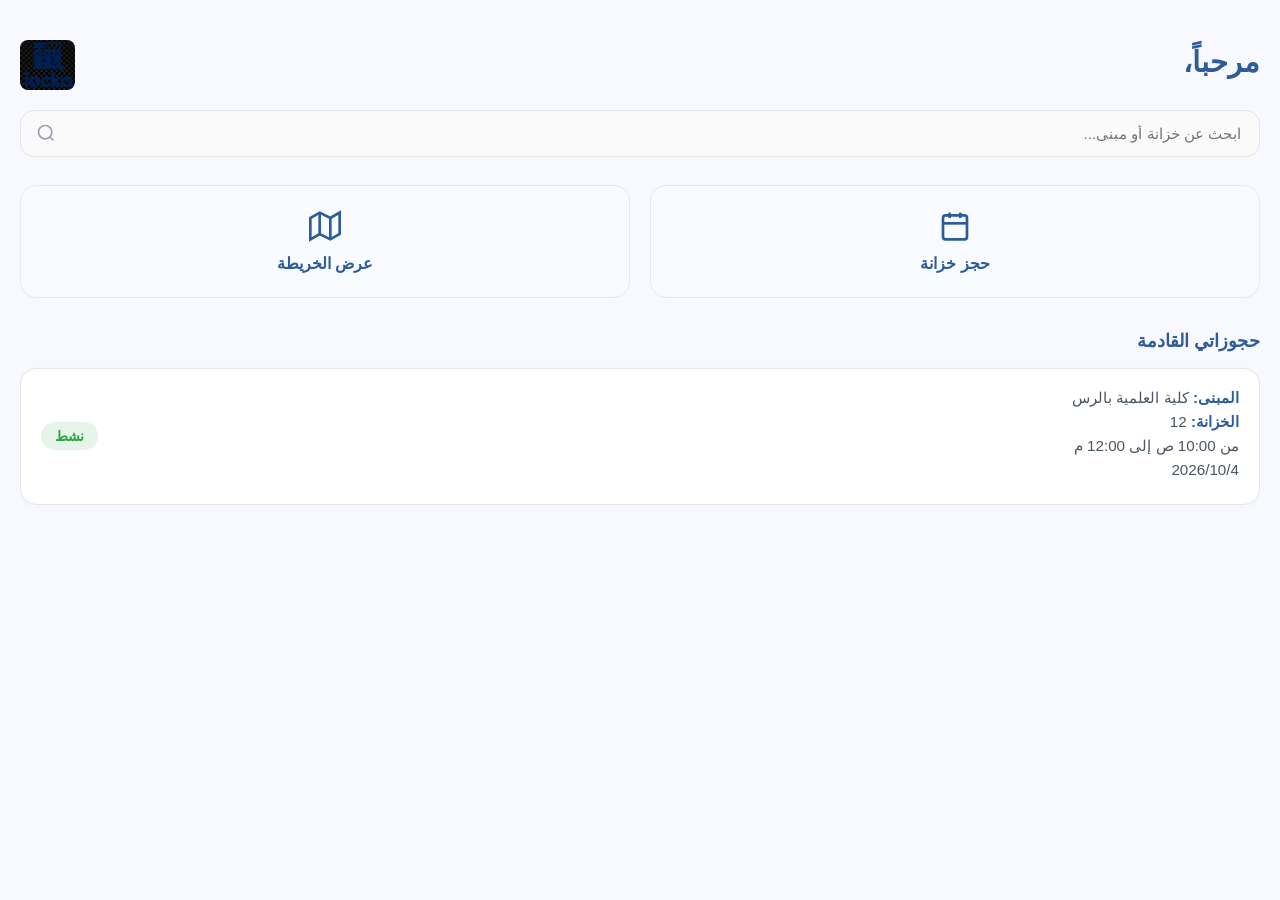
==== index.html @ 4eaa533b "Add files via upload" ====
<!DOCTYPE html>
<html lang="ar" dir="rtl">
<head>
    <meta charset="UTF-8">
    <meta name="viewport" content="width=device-width, initial-scale=1.0">
    <title>LOCKA - الرئيسية</title>
   
    <link rel="stylesheet" href="style.css?v=50">
</head>
<body>

   <div class="header-container">
    <div>
        <h1 class="welcome-title">مرحباً، </h1>
    </div>
    <img src="logo.jpg" alt="LOCKA Logo" class="app-logo">
</div>


        <div class="search-container">
            <input type="text" class="search-bar" placeholder="ابحث عن خزانة أو مبنى...">
            <svg class="search-icon" viewBox="0 0 24 24" fill="none" stroke="currentColor" stroke-width="2">
                <circle cx="11" cy="11" r="8"></circle>
                <line x1="21" y1="21" x2="16.65" y2="16.65"></line>
            </svg>
        </div>

        <div class="grid-menu">
            <a href="select-building.html" class="card">
                <svg class="card-icon" viewBox="0 0 24 24" fill="none" stroke="currentColor" stroke-width="2">
                    <rect x="3" y="4" width="18" height="18" rx="2" ry="2"></rect>
                    <line x1="16" y1="2" x2="16" y2="6"></line>
                    <line x1="8" y1="2" x2="8" y2="6"></line>
                    <line x1="3" y1="10" x2="21" y2="10"></line>
                </svg>
                <span>حجز خزانة</span>
            </a>

            <a href="#" class="card">
                <svg class="card-icon" viewBox="0 0 24 24" fill="none" stroke="currentColor" stroke-width="2">
                    <polygon points="1 6 1 22 8 18 16 22 23 18 23 2 16 6 8 2 1 6"></polygon>
                    <line x1="8" y1="2" x2="8" y2="18"></line>
                    <line x1="16" y1="6" x2="16" y2="22"></line>
                </svg>
                <span>عرض الخريطة</span>
            </a>
        </div>

        <section class="booking-section">
            <h2 class="section-title">حجوزاتي القادمة</h2>
            
            <div class="booking-card">
                <div class="booking-details">
                    <p><strong>المبنى:</strong> كلية العلمية بالرس</p>
                    <p><strong>الخزانة:</strong> 12</p>
                    <p>من 10:00 ص إلى 12:00 م</p>
                    <p class="booking-date">2026/10/4</p>
                </div>
                
                <div class="booking-left">
                    <span class="badge-active">نشط</span>
                    
                        
                            
                        </svg>
                    </div>
                </div>
            </div>

        </section>
    </div>

</body>
</html>
---- style.css ----
:root {
    --primary-color: #2E5B9A;
    --bg-color: #F8F8FF;
    --card-bg: #FFFFFF;
    --border-color: #E5E7EB;
    --text-color: #1F2937;
    --text-muted: #6B7280;
    --active-green: #28a745;
}

* {
    box-sizing: border-box;
    margin: 0;
    padding: 0;
    font-family: -apple-system, BlinkMacSystemFont, "Segoe UI", Roboto, sans-serif;
}

body {
    background-color: var(--bg-color);
    color: var(--text-color);
    direction: rtl;
    min-height: 100vh;
    padding: 40px 20px;
}

.app-container {
    width: 100%;
    max-width: 1100px;
    margin: 0 auto;
    background-color: #ffffff;
    border-radius: 20px;
    padding: 32px;
    box-shadow: 0 10px 30px rgba(46, 91, 154, 0.08);
    border: 1px solid var(--border-color);
}

.welcome-title {
    color: var(--primary-color);
    font-size: 1.8rem;
    font-weight: 800;
    margin-bottom: 6px;
}

.subtitle {
    color: var(--text-muted);
    font-size: 0.95rem;
    margin-bottom: 24px;
}

/* شريط البحث */
.search-container {
    position: relative;
    margin-bottom: 28px;
}

.search-bar {
    width: 100%;
    padding: 14px 18px 14px 44px;
    border: 1px solid #E5E7EB;
    background-color: #FAFAFA;
    border-radius: 14px;
    font-size: 0.95rem;
    color: var(--text-color);
    outline: none;
}

.search-icon {
    position: absolute;
    left: 16px;
    top: 50%;
    transform: translateY(-50%);
    width: 20px !important;
    height: 20px !important;
    stroke: #9CA3AF;
}

/* شبكة الأزرار الرئيسية */
.grid-menu {
    display: grid;
    grid-template-columns: 1fr 1fr;
    gap: 20px;
    margin-bottom: 32px;
}

.card {
    background-color: #F8FBFF;
    border: 1px solid #E2ECF9;
    border-radius: 16px;
    padding: 24px 16px;
    text-align: center;
    text-decoration: none;
    color: var(--primary-color);
    font-weight: 700;
    font-size: 1rem;
    display: flex;
    flex-direction: column;
    align-items: center;
    gap: 12px;
    transition: all 0.2s ease;
}

.card:hover {
    background-color: #EEF5FC;
}

.card-icon {
    width: 32px !important;
    height: 32px !important;
    stroke: var(--primary-color);
}

/* قسم الحجوزات القادمة */
.section-title {
    font-size: 1.15rem;
    color: var(--primary-color);
    margin-bottom: 16px;
    font-weight: 700;
}

.booking-card {
    background-color: #FFFFFF;
    border: 1px solid #E5E7EB;
    border-radius: 16px;
    padding: 20px;
    display: flex;
    justify-content: space-between;
    align-items: center;
    box-shadow: 0 2px 8px rgba(0,0,0,0.02);
    margin-bottom: 16px;
}

.booking-details p {
    font-size: 0.95rem;
    color: #4B5563;
    margin-bottom: 6px;
}

.booking-details strong {
    color: var(--primary-color);
}

.booking-date {
    font-size: 0.85rem;
    color: #9CA3AF;
    margin-top: 6px;
}

.booking-left {
    display: flex;
    align-items: center;
    gap: 16px;
}

.booking-icon-box {
    width: 42px;
    height: 42px;
    background-color: #EEF5FC;
    border-radius: 12px;
    display: flex;
    align-items: center;
    justify-content: center;
}

.booking-icon-box svg {
    width: 22px !important;
    height: 22px !important;
    stroke: var(--primary-color);
}

/* شارة نشط الخضراء */
.badge-active {
    background-color: #E6F4EA;
    color: var(--active-green);
    padding: 6px 14px;
    border-radius: 20px;
    font-size: 0.85rem;
    font-weight: bold;
    display: inline-block;
}

.btn-view-all {
    display: inline-block;
    padding: 8px 20px;
    background-color: #FFFFFF;
    border: 1px solid #D1D5DB;
    border-radius: 20px;
    color: #6B7280;
    font-size: 0.85rem;
    text-decoration: none;
    margin-top: 8px;
}

@media (max-width: 600px) {
    body { padding: 0; }
    .app-container {
        border-radius: 0;
        box-shadow: none;
        border: none;
        min-height: 100vh;
        padding: 20px;
    }
}
/* تنسيق الشعار في أعلى الصفحة */
.header-container {
    display: flex;
    justify-content: space-between;
    align-items: center;
    margin-bottom: 20px;
}

.app-logo {
    width: 55px; /* حجم اللوقو */
    height: auto;
    object-fit: contain;
    border-radius: 8px;
    mix-blend-mode: multiply;
}
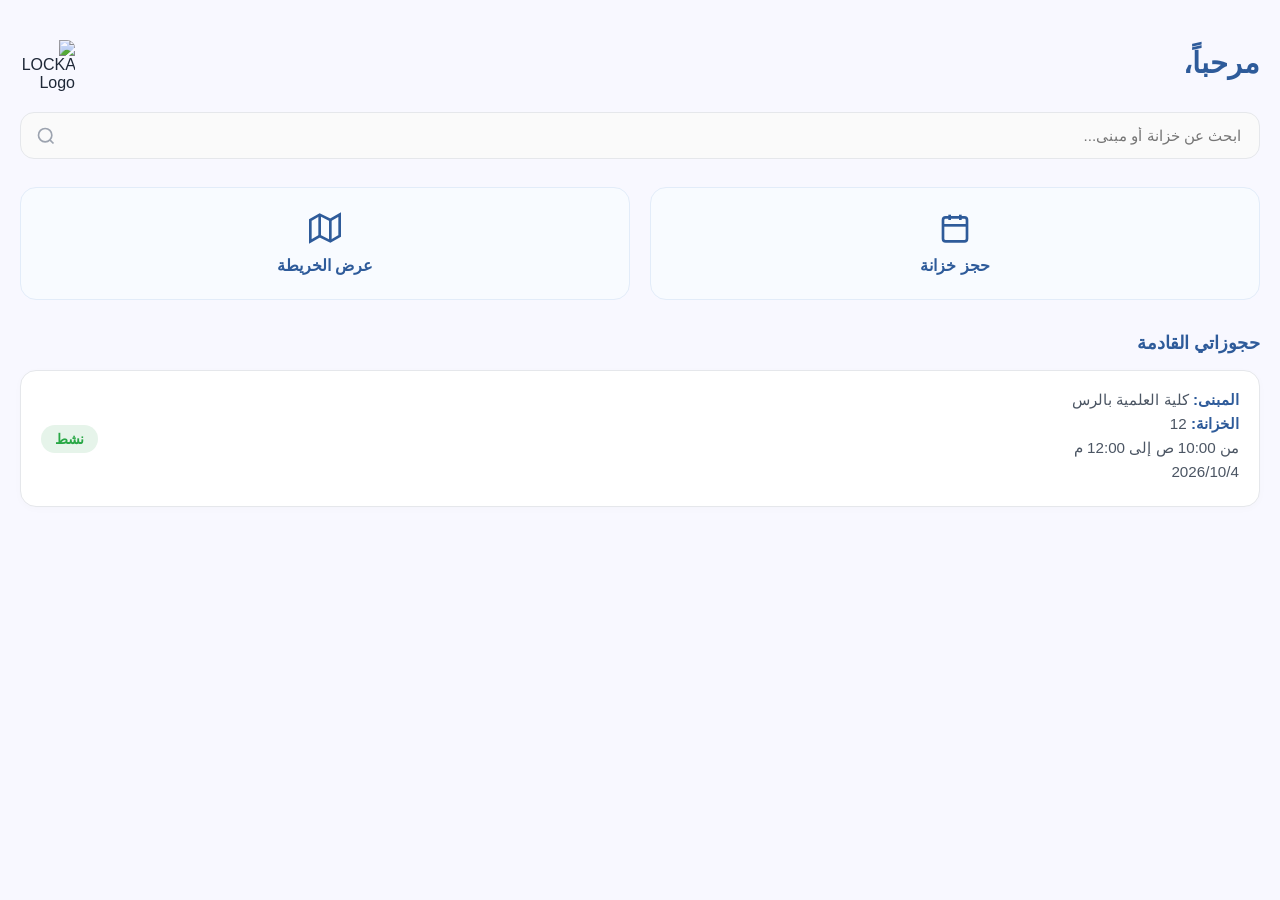
==== commit 85e79a87: "Add files via upload" ====
--- a/index.html
+++ b/index.html
@@ -13,7 +13,7 @@
     <div>
         <h1 class="welcome-title">مرحباً، </h1>
     </div>
-    <img src="logo.jpg" alt="LOCKA Logo" class="app-logo">
+    <img src="logo.png" alt="LOCKA Logo" class="app-logo">
 </div>
 
 
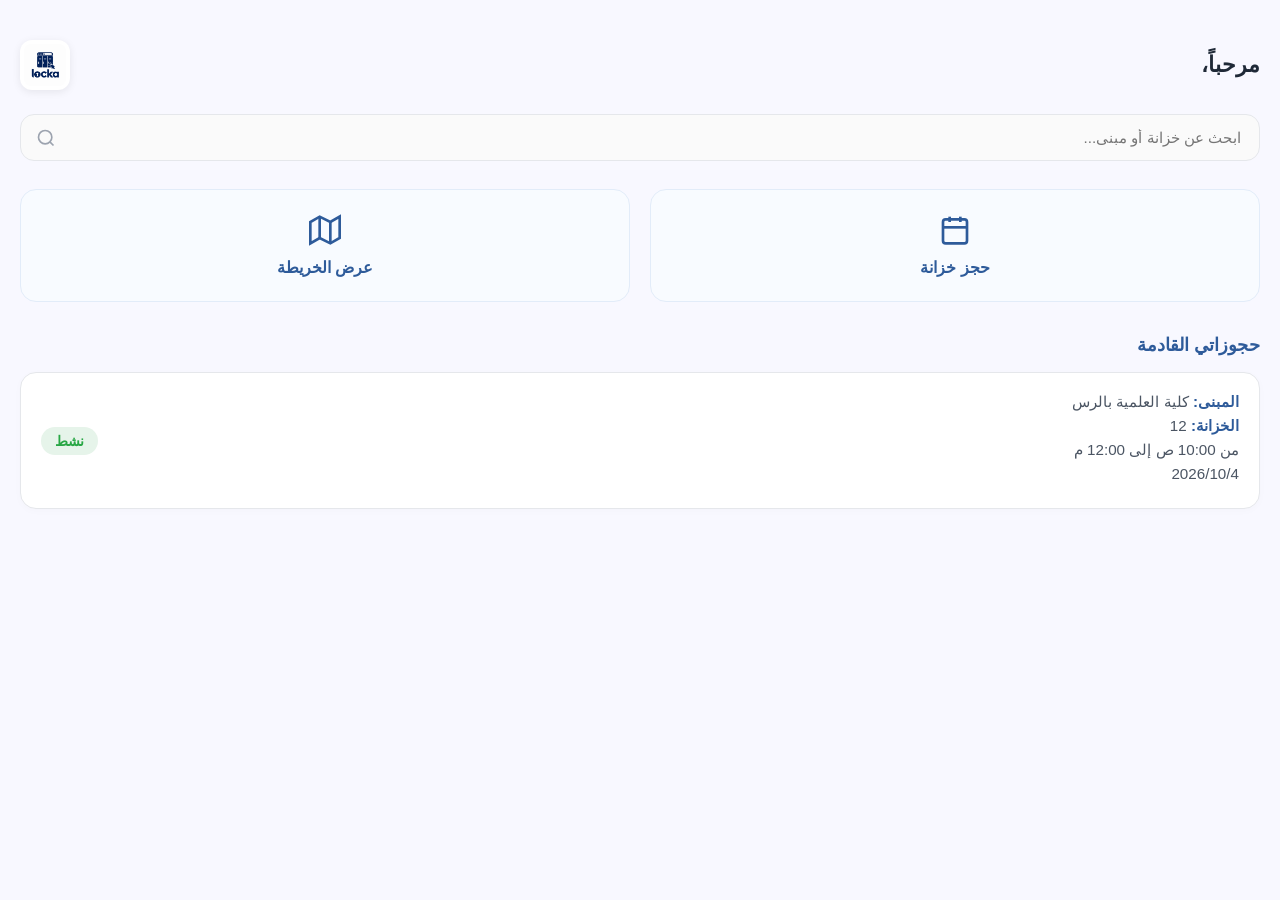
==== commit 23d1449b: "Add files via upload" ====
--- a/index.html
+++ b/index.html
@@ -69,6 +69,45 @@
 
         </section>
     </div>
+<!-- القائمة الجانبية -->
+<div id="sidebar" class="sidebar">
+    <div class="sidebar-header">
+        <h3>القائمة</h3>
+        <button id="close-sidebar" class="close-btn">&times;</button>
+    </div>
+    <ul class="sidebar-menu">
+        <li><a href="index.html" class="active"><span class="menu-icon">🏠</span> الرئيسية</a></li>
+        <li><a href="#"><span class="menu-icon">🔐</span> حجوزاتي</a></li>
+        <li><a href="#"><span class="menu-icon">🔔</span> التنبيهات</a></li>
+        <li><a href="#"><span class="menu-icon">🎧</span> الدعم والمساعدة</a></li>
+        <li><a href="#"><span class="menu-icon">👤</span> حسابي</a></li>
+    </ul>
+</div>
+
+<!-- خلفية مظلمة عند فتح القائمة -->
+<div id="overlay" class="overlay"></div>
+
+<!-- كود تفعيل القائمة بالـ JS -->
+<script>
+    const menuBtn = document.querySelector('.menu-btn');
+    const sidebar = document.getElementById('sidebar');
+    const overlay = document.getElementById('overlay');
+    const closeBtn = document.getElementById('close-sidebar');
+
+    function openSidebar() {
+        sidebar.classList.add('open');
+        overlay.classList.add('show');
+    }
+
+    function closeSidebar() {
+        sidebar.classList.remove('open');
+        overlay.classList.remove('show');
+    }
+
+    if (menuBtn) menuBtn.addEventListener('click', openSidebar);
+    if (closeBtn) closeBtn.addEventListener('click', closeSidebar);
+    if (overlay) overlay.addEventListener('click', closeSidebar);
+</script>
 
 </body>
 </html>
--- a/style.css
+++ b/style.css
@@ -1,5 +1,7 @@
+/* --- المتغيرات والتنسيقات الأساسية --- */
 :root {
     --primary-color: #2E5B9A;
+    --primary-hover: #234778;
     --bg-color: #F8F8FF;
     --card-bg: #FFFFFF;
     --border-color: #E5E7EB;
@@ -34,20 +36,85 @@
     border: 1px solid var(--border-color);
 }
 
+/* --- الهيدر (اللوجو والشعار يمين، الشرطات يسار) --- */
+.header-container {
+    display: flex;
+    justify-content: space-between;
+    align-items: center;
+    margin-bottom: 24px;
+}
+
+.header-right {
+    display: flex;
+    align-items: center;
+    gap: 14px;
+}
+
+.app-logo {
+    width: 50px;
+    height: 50px;
+    object-fit: contain;
+    background-color: #ffffff;
+    border-radius: 12px;
+    padding: 4px;
+    box-shadow: 0 2px 8px rgba(0, 0, 0, 0.08);
+}
+
 .welcome-title {
-    color: var(--primary-color);
-    font-size: 1.8rem;
-    font-weight: 800;
-    margin-bottom: 6px;
+    font-size: 1.35rem;
+    color: var(--text-color);
+    margin: 0;
+    font-weight: 700;
 }
 
 .subtitle {
     color: var(--text-muted);
-    font-size: 0.95rem;
-    margin-bottom: 24px;
-}
-
-/* شريط البحث */
+    font-size: 0.88rem;
+    margin-top: 2px;
+}
+
+/* زر الثلاث شرطات (☰) */
+.menu-btn {
+    background: transparent;
+    border: none;
+    cursor: pointer;
+    display: flex;
+    flex-direction: column;
+    justify-content: space-around;
+    width: 32px;
+    height: 28px;
+    padding: 4px;
+    border-radius: 8px;
+    transition: background-color 0.2s;
+}
+
+.menu-btn:hover {
+    background-color: #F3F4F6;
+}
+
+.menu-btn span {
+    display: block;
+    width: 100%;
+    height: 3px;
+    background-color: var(--text-color);
+    border-radius: 2px;
+}
+/* تنسيق أيقونات القائمة الجانبية SVG */
+.menu-icon {
+    width: 20px;
+    height: 20px;
+    stroke: var(--primary-color);
+    flex-shrink: 0;
+    transition: stroke 0.2s;
+}
+
+.sidebar-menu a:hover .menu-icon,
+.sidebar-menu a.active .menu-icon {
+    stroke: var(--primary-color);
+}
+
+
+/* --- شريط البحث --- */
 .search-container {
     position: relative;
     margin-bottom: 28px;
@@ -56,12 +123,19 @@
 .search-bar {
     width: 100%;
     padding: 14px 18px 14px 44px;
-    border: 1px solid #E5E7EB;
+    border: 1px solid var(--border-color);
     background-color: #FAFAFA;
     border-radius: 14px;
     font-size: 0.95rem;
     color: var(--text-color);
     outline: none;
+    transition: all 0.2s ease;
+}
+
+.search-bar:focus {
+    border-color: var(--primary-color);
+    background-color: #ffffff;
+    box-shadow: 0 0 0 4px rgba(46, 91, 154, 0.1);
 }
 
 .search-icon {
@@ -74,7 +148,7 @@
     stroke: #9CA3AF;
 }
 
-/* شبكة الأزرار الرئيسية */
+/* --- شبكة الأزرار الرئيسية --- */
 .grid-menu {
     display: grid;
     grid-template-columns: 1fr 1fr;
@@ -96,11 +170,13 @@
     flex-direction: column;
     align-items: center;
     gap: 12px;
-    transition: all 0.2s ease;
+    transition: all 0.25s ease;
 }
 
 .card:hover {
     background-color: #EEF5FC;
+    transform: translateY(-3px);
+    box-shadow: 0 6px 16px rgba(46, 91, 154, 0.12);
 }
 
 .card-icon {
@@ -109,7 +185,7 @@
     stroke: var(--primary-color);
 }
 
-/* قسم الحجوزات القادمة */
+/* --- قسم الحجوزات القادمة --- */
 .section-title {
     font-size: 1.15rem;
     color: var(--primary-color);
@@ -119,7 +195,7 @@
 
 .booking-card {
     background-color: #FFFFFF;
-    border: 1px solid #E5E7EB;
+    border: 1px solid var(--border-color);
     border-radius: 16px;
     padding: 20px;
     display: flex;
@@ -127,6 +203,11 @@
     align-items: center;
     box-shadow: 0 2px 8px rgba(0,0,0,0.02);
     margin-bottom: 16px;
+    transition: transform 0.2s;
+}
+
+.booking-card:hover {
+    transform: translateY(-2px);
 }
 
 .booking-details p {
@@ -167,7 +248,6 @@
     stroke: var(--primary-color);
 }
 
-/* شارة نشط الخضراء */
 .badge-active {
     background-color: #E6F4EA;
     color: var(--active-green);
@@ -184,12 +264,116 @@
     background-color: #FFFFFF;
     border: 1px solid #D1D5DB;
     border-radius: 20px;
-    color: #6B7280;
+    color: var(--text-muted);
     font-size: 0.85rem;
     text-decoration: none;
     margin-top: 8px;
-}
-
+    transition: all 0.2s;
+}
+
+.btn-view-all:hover {
+    background-color: var(--primary-color);
+    color: #ffffff;
+    border-color: var(--primary-color);
+}
+
+/* --- القائمة الجانبية (Sidebar) --- */
+.sidebar {
+    position: fixed;
+    top: 0;
+    left: -280px;
+    width: 260px;
+    height: 100%;
+    background-color: #ffffff;
+    box-shadow: 4px 0 16px rgba(0, 0, 0, 0.12);
+    transition: left 0.3s cubic-bezier(0.4, 0, 0.2, 1);
+    z-index: 1000;
+    display: flex;
+    flex-direction: column;
+    padding: 24px 18px;
+}
+
+.sidebar.open {
+    left: 0 !important;
+}
+
+.sidebar-header {
+    display: flex;
+    justify-content: space-between;
+    align-items: center;
+    border-bottom: 1px solid var(--border-color);
+    padding-bottom: 14px;
+    margin-bottom: 18px;
+}
+
+.sidebar-header h3 {
+    margin: 0;
+    font-size: 1.15rem;
+    color: var(--text-color);
+}
+
+.close-btn {
+    background: none;
+    border: none;
+    font-size: 1.6rem;
+    color: var(--text-muted);
+    cursor: pointer;
+    line-height: 1;
+}
+
+.sidebar-menu {
+    list-style: none;
+    padding: 0;
+    margin: 0;
+}
+
+.sidebar-menu li {
+    margin-bottom: 10px;
+}
+
+.sidebar-menu a {
+    display: flex;
+    align-items: center;
+    gap: 12px;
+    padding: 12px 14px;
+    color: var(--text-color);
+    text-decoration: none;
+    border-radius: 10px;
+    font-size: 0.98rem;
+    font-weight: 500;
+    transition: all 0.2s;
+}
+
+.sidebar-menu a:hover, .sidebar-menu a.active {
+    background-color: #EEF5FC;
+    color: var(--primary-color);
+    font-weight: 700;
+}
+
+.menu-icon {
+    font-size: 1.25rem;
+}
+
+/* خلفية التظليل */
+.overlay {
+    position: fixed;
+    top: 0;
+    left: 0;
+    width: 100vw;
+    height: 100vh;
+    background: rgba(0, 0, 0, 0.35);
+    opacity: 0;
+    visibility: hidden;
+    transition: opacity 0.3s ease, visibility 0.3s ease;
+    z-index: 999;
+}
+
+.overlay.show {
+    opacity: 1 !important;
+    visibility: visible !important;
+}
+
+/* --- تجاوب الشاشات الصغيرة --- */
 @media (max-width: 600px) {
     body { padding: 0; }
     .app-container {
@@ -197,21 +381,6 @@
         box-shadow: none;
         border: none;
         min-height: 100vh;
-        padding: 20px;
+        padding: 20px 16px;
     }
 }
-/* تنسيق الشعار في أعلى الصفحة */
-.header-container {
-    display: flex;
-    justify-content: space-between;
-    align-items: center;
-    margin-bottom: 20px;
-}
-
-.app-logo {
-    width: 55px; /* حجم اللوقو */
-    height: auto;
-    object-fit: contain;
-    border-radius: 8px;
-    mix-blend-mode: multiply;
-}
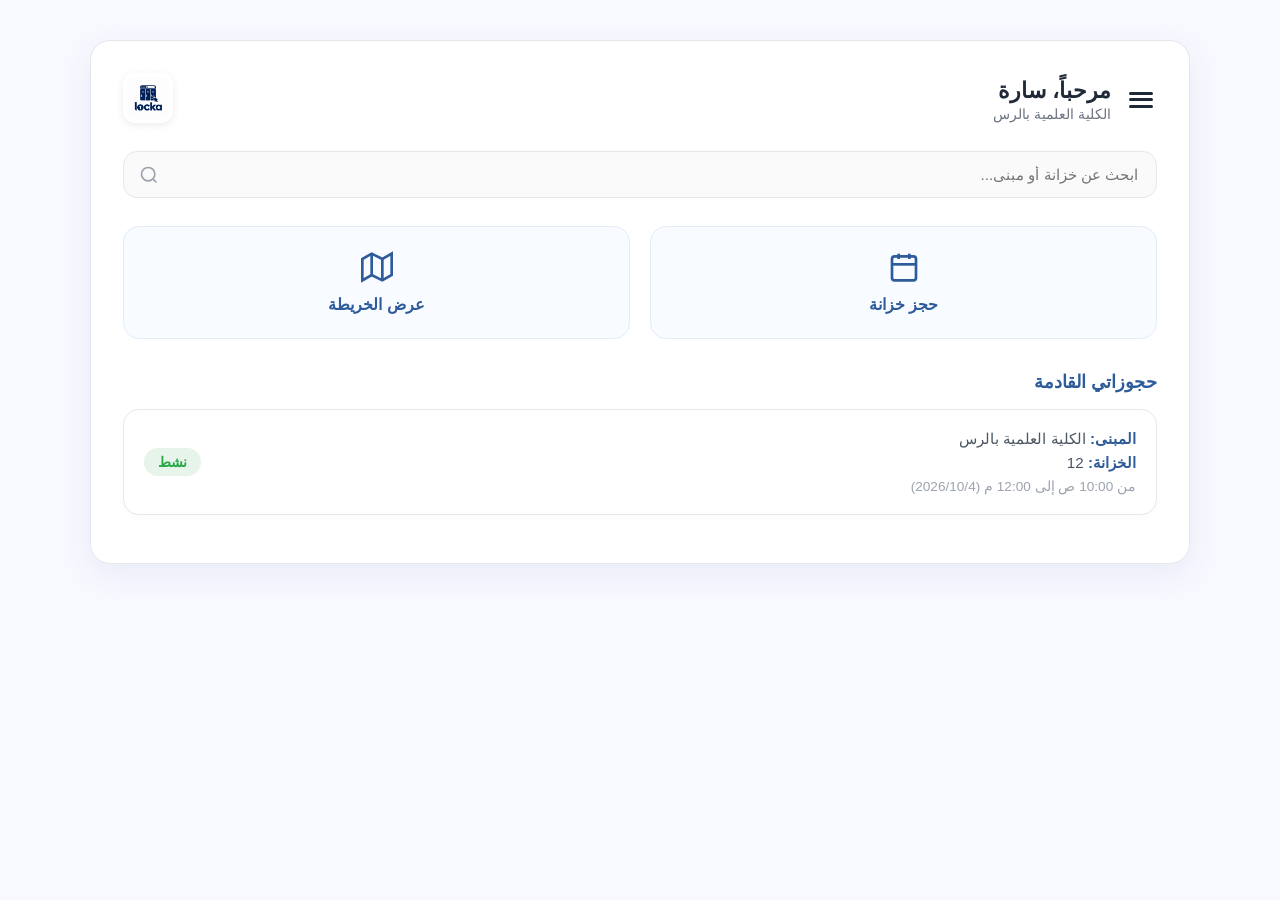
==== commit ba9c9ada: "Add files via upload" ====
--- a/index.html
+++ b/index.html
@@ -3,20 +3,34 @@
 <head>
     <meta charset="UTF-8">
     <meta name="viewport" content="width=device-width, initial-scale=1.0">
-    <title>LOCKA - الرئيسية</title>
-   
-    <link rel="stylesheet" href="style.css?v=50">
+    <title>LOCKA</title>
+    <link rel="stylesheet" href="style.css">
 </head>
 <body>
 
-   <div class="header-container">
-    <div>
-        <h1 class="welcome-title">مرحباً، </h1>
-    </div>
-    <img src="logo.png" alt="LOCKA Logo" class="app-logo">
-</div>
+    <div class="app-container">
+        <!-- 1. الهيدر: الشرطات الثلاث يمين، الشعار (اللوقو) يسار -->
+        <div class="header-container">
+            <div class="header-right">
+                <!-- زر القائمة الجانبية (3 شرطات) على اليمين -->
+                <button class="menu-btn" id="open-btn" aria-label="فتح القائمة">
+                    <span></span>
+                    <span></span>
+                    <span></span>
+                </button>
+                <div class="welcome-text">
+                    <h1 class="welcome-title">مرحباً، سارة</h1>
+                    <p class="subtitle">الكلية العلمية بالرس</p>
+                </div>
+            </div>
 
+            <!-- اللوقو على اليسار -->
+            <div class="header-left">
+                <img src="logo.png" alt="LOCKA" class="app-logo">
+            </div>
+        </div>
 
+        <!-- 2. شريط البحث -->
         <div class="search-container">
             <input type="text" class="search-bar" placeholder="ابحث عن خزانة أو مبنى...">
             <svg class="search-icon" viewBox="0 0 24 24" fill="none" stroke="currentColor" stroke-width="2">
@@ -25,89 +39,103 @@
             </svg>
         </div>
 
+        <!-- 3. شبكة الأزرار الرئيسية -->
         <div class="grid-menu">
-            <a href="select-building.html" class="card">
+            <a href="#" class="card">
                 <svg class="card-icon" viewBox="0 0 24 24" fill="none" stroke="currentColor" stroke-width="2">
                     <rect x="3" y="4" width="18" height="18" rx="2" ry="2"></rect>
                     <line x1="16" y1="2" x2="16" y2="6"></line>
                     <line x1="8" y1="2" x2="8" y2="6"></line>
                     <line x1="3" y1="10" x2="21" y2="10"></line>
                 </svg>
-                <span>حجز خزانة</span>
+                حجز خزانة
             </a>
-
             <a href="#" class="card">
                 <svg class="card-icon" viewBox="0 0 24 24" fill="none" stroke="currentColor" stroke-width="2">
                     <polygon points="1 6 1 22 8 18 16 22 23 18 23 2 16 6 8 2 1 6"></polygon>
                     <line x1="8" y1="2" x2="8" y2="18"></line>
                     <line x1="16" y1="6" x2="16" y2="22"></line>
                 </svg>
-                <span>عرض الخريطة</span>
+                عرض الخريطة
             </a>
         </div>
 
-        <section class="booking-section">
-            <h2 class="section-title">حجوزاتي القادمة</h2>
+        <!-- 4. حجوزاتي القادمة -->
+        <h2 class="section-title">حجوزاتي القادمة</h2>
+        <div class="booking-card">
+            <div class="booking-details">
+                <p><strong>المبنى:</strong> الكلية العلمية بالرس</p>
+                <p><strong>الخزانة:</strong> 12</p>
+                <div class="booking-date">من 10:00 ص إلى 12:00 م (2026/10/4)</div>
+            </div>
+            <div class="booking-left">
+                <span class="badge-active">نشط</span>
+            </div>
+        </div>
+    </div>
+
+    <!-- 5. القائمة الجانبية (Sidebar) بأيقونات SVG متجهة -->
+    <div id="sidebar" class="sidebar">
+        <div class="sidebar-header">
             
-            <div class="booking-card">
-                <div class="booking-details">
-                    <p><strong>المبنى:</strong> كلية العلمية بالرس</p>
-                    <p><strong>الخزانة:</strong> 12</p>
-                    <p>من 10:00 ص إلى 12:00 م</p>
-                    <p class="booking-date">2026/10/4</p>
-                </div>
-                
-                <div class="booking-left">
-                    <span class="badge-active">نشط</span>
-                    
-                        
-                            
-                        </svg>
-                    </div>
-                </div>
-            </div>
+            <button id="close-sidebar" class="close-btn">&times;</button>
+        </div>
+        <ul class="sidebar-menu">
+            <li>
+                <a href="index.html" class="active">
+                    <svg class="menu-icon" viewBox="0 0 24 24" fill="none" stroke="currentColor" stroke-width="2"><path d="M3 9l9-7 9 7v11a2 2 0 0 1-2 2H5a2 2 0 0 1-2-2z"></path><polyline points="9 22 9 12 15 12 15 22"></polyline></svg>
+                    الرئيسية
+                </a>
+            </li>
+            <li>
+                <a href="#">
+                    <svg class="menu-icon" viewBox="0 0 24 24" fill="none" stroke="currentColor" stroke-width="2"><rect x="3" y="11" width="18" height="11" rx="2" ry="2"></rect><path d="M7 11V7a5 5 0 0 1 10 0v4"></path></svg>
+                    حجوزاتي
+                </a>
+            </li>
+            <li>
+                <a href="#">
+                    <svg class="menu-icon" viewBox="0 0 24 24" fill="none" stroke="currentColor" stroke-width="2"><path d="M18 8A6 6 0 0 0 6 8c0 7-3 9-3 9h18s-3-2-3-9"></path><path d="M13.73 21a2 2 0 0 1-3.46 0"></path></svg>
+                    التنبيهات
+                </a>
+            </li>
+            <li>
+                <a href="#">
+                    <svg class="menu-icon" viewBox="0 0 24 24" fill="none" stroke="currentColor" stroke-width="2"><path d="M3 18v-6a9 9 0 0 1 18 0v6"></path><path d="M21 19a2 2 0 0 1-2 2h-1a2 2 0 0 1-2-2v-3a2 2 0 0 1 2-2h3zM3 19a2 2 0 0 0 2 2h1a2 2 0 0 0 2-2v-3a2 2 0 0 0-2-2H3z"></path></svg>
+                    الدعم والمساعدة
+                </a>
+            </li>
+            <li>
+                <a href="#">
+                    <svg class="menu-icon" viewBox="0 0 24 24" fill="none" stroke="currentColor" stroke-width="2"><path d="M20 21v-2a4 4 0 0 0-4-4H8a4 4 0 0 0-4 4v2"></path><circle cx="12" cy="7" r="4"></circle></svg>
+                    حسابي
+                </a>
+            </li>
+        </ul>
+    </div>
 
-        </section>
-    </div>
-<!-- القائمة الجانبية -->
-<div id="sidebar" class="sidebar">
-    <div class="sidebar-header">
-        <h3>القائمة</h3>
-        <button id="close-sidebar" class="close-btn">&times;</button>
-    </div>
-    <ul class="sidebar-menu">
-        <li><a href="index.html" class="active"><span class="menu-icon">🏠</span> الرئيسية</a></li>
-        <li><a href="#"><span class="menu-icon">🔐</span> حجوزاتي</a></li>
-        <li><a href="#"><span class="menu-icon">🔔</span> التنبيهات</a></li>
-        <li><a href="#"><span class="menu-icon">🎧</span> الدعم والمساعدة</a></li>
-        <li><a href="#"><span class="menu-icon">👤</span> حسابي</a></li>
-    </ul>
-</div>
+    <!-- 6. خلفية التظليل عند فتح القائمة -->
+    <div id="overlay" class="overlay"></div>
 
-<!-- خلفية مظلمة عند فتح القائمة -->
-<div id="overlay" class="overlay"></div>
+    <!-- 7. البرمجة التفاعلية (JavaScript) لفتح وإغلاق القائمة الجانبية -->
+    <script>
+        const openBtn = document.getElementById('open-btn');
+        const closeBtn = document.getElementById('close-sidebar');
+        const sidebar = document.getElementById('sidebar');
+        const overlay = document.getElementById('overlay');
 
-<!-- كود تفعيل القائمة بالـ JS -->
-<script>
-    const menuBtn = document.querySelector('.menu-btn');
-    const sidebar = document.getElementById('sidebar');
-    const overlay = document.getElementById('overlay');
-    const closeBtn = document.getElementById('close-sidebar');
+        openBtn.addEventListener('click', () => {
+            sidebar.classList.add('open');
+            overlay.classList.add('show');
+        });
 
-    function openSidebar() {
-        sidebar.classList.add('open');
-        overlay.classList.add('show');
-    }
+        function closeMenu() {
+            sidebar.classList.remove('open');
+            overlay.classList.remove('show');
+        }
 
-    function closeSidebar() {
-        sidebar.classList.remove('open');
-        overlay.classList.remove('show');
-    }
-
-    if (menuBtn) menuBtn.addEventListener('click', openSidebar);
-    if (closeBtn) closeBtn.addEventListener('click', closeSidebar);
-    if (overlay) overlay.addEventListener('click', closeSidebar);
-</script>
-
+        closeBtn.addEventListener('click', closeMenu);
+        overlay.addEventListener('click', closeMenu);
+    </script>
 </body>
 </html>
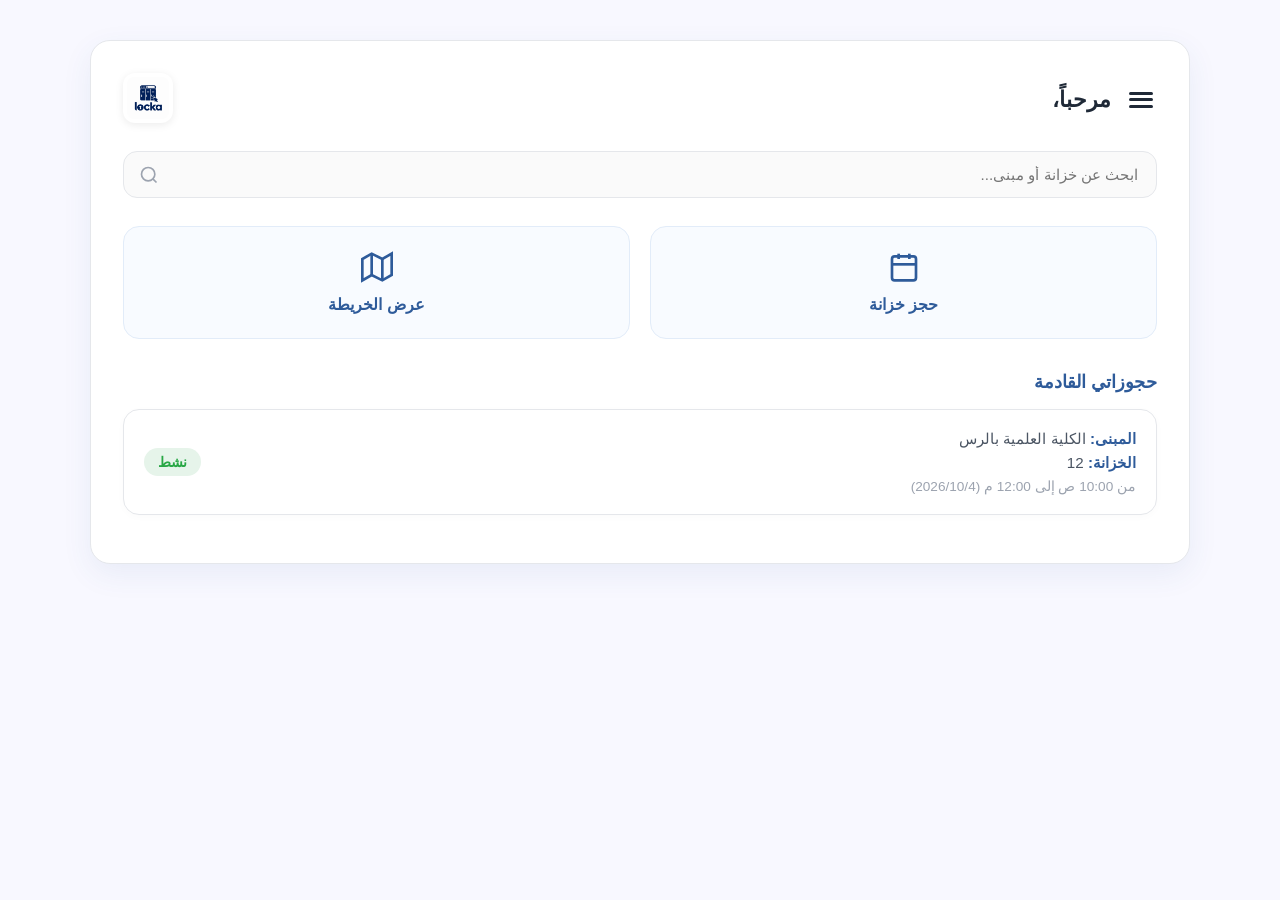
==== commit f2c260d8: "Add files via upload" ====
--- a/index.html
+++ b/index.html
@@ -12,15 +12,15 @@
         <!-- 1. الهيدر: الشرطات الثلاث يمين، الشعار (اللوقو) يسار -->
         <div class="header-container">
             <div class="header-right">
-                <!-- زر القائمة الجانبية (3 شرطات) على اليمين -->
+                <!-- زر القائمة الجانبية (3 شرطات) -->
                 <button class="menu-btn" id="open-btn" aria-label="فتح القائمة">
                     <span></span>
                     <span></span>
                     <span></span>
                 </button>
                 <div class="welcome-text">
-                    <h1 class="welcome-title">مرحباً، سارة</h1>
-                    <p class="subtitle">الكلية العلمية بالرس</p>
+                    <h1 class="welcome-title">مرحباً، </h1>
+                
                 </div>
             </div>
 
@@ -41,7 +41,8 @@
 
         <!-- 3. شبكة الأزرار الرئيسية -->
         <div class="grid-menu">
-            <a href="#" class="card">
+            <!-- تمت إضافة رابط صفحة الحجز هنا -->
+            <a href="select-building.html" class="card">
                 <svg class="card-icon" viewBox="0 0 24 24" fill="none" stroke="currentColor" stroke-width="2">
                     <rect x="3" y="4" width="18" height="18" rx="2" ry="2"></rect>
                     <line x1="16" y1="2" x2="16" y2="6"></line>
@@ -74,10 +75,10 @@
         </div>
     </div>
 
-    <!-- 5. القائمة الجانبية (Sidebar) بأيقونات SVG متجهة -->
+    <!-- 5. القائمة الجانبية -->
     <div id="sidebar" class="sidebar">
         <div class="sidebar-header">
-            
+            <h3>القائمة</h3>
             <button id="close-sidebar" class="close-btn">&times;</button>
         </div>
         <ul class="sidebar-menu">
@@ -88,7 +89,7 @@
                 </a>
             </li>
             <li>
-                <a href="#">
+                <a href="select-building.html">
                     <svg class="menu-icon" viewBox="0 0 24 24" fill="none" stroke="currentColor" stroke-width="2"><rect x="3" y="11" width="18" height="11" rx="2" ry="2"></rect><path d="M7 11V7a5 5 0 0 1 10 0v4"></path></svg>
                     حجوزاتي
                 </a>
@@ -114,10 +115,10 @@
         </ul>
     </div>
 
-    <!-- 6. خلفية التظليل عند فتح القائمة -->
+    <!-- التظليل -->
     <div id="overlay" class="overlay"></div>
 
-    <!-- 7. البرمجة التفاعلية (JavaScript) لفتح وإغلاق القائمة الجانبية -->
+    <!-- كود الجافاسكريبت -->
     <script>
         const openBtn = document.getElementById('open-btn');
         const closeBtn = document.getElementById('close-sidebar');
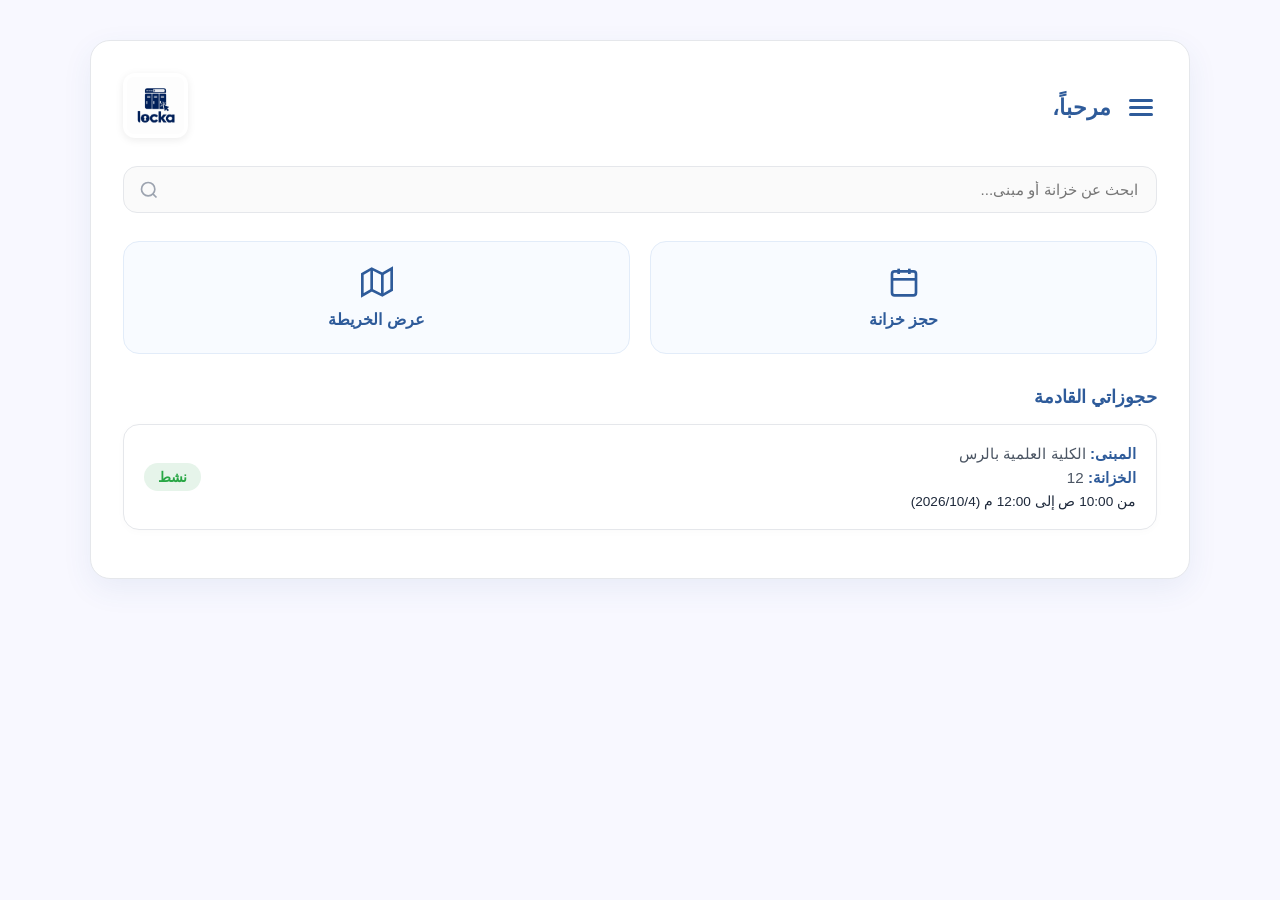
==== commit fed98a95: "Add files via upload" ====
--- a/index.html
+++ b/index.html
@@ -78,7 +78,7 @@
     <!-- 5. القائمة الجانبية -->
     <div id="sidebar" class="sidebar">
         <div class="sidebar-header">
-            <h3>القائمة</h3>
+           
             <button id="close-sidebar" class="close-btn">&times;</button>
         </div>
         <ul class="sidebar-menu">
--- a/style.css
+++ b/style.css
@@ -5,7 +5,7 @@
     --bg-color: #F8F8FF;
     --card-bg: #FFFFFF;
     --border-color: #E5E7EB;
-    --text-color: #1F2937;
+    --text-color: #32445b;
     --text-muted: #6B7280;
     --active-green: #28a745;
 }
@@ -51,8 +51,8 @@
 }
 
 .app-logo {
-    width: 50px;
-    height: 50px;
+    width: 65px;
+    height: 65px;
     object-fit: contain;
     background-color: #ffffff;
     border-radius: 12px;
@@ -62,7 +62,7 @@
 
 .welcome-title {
     font-size: 1.35rem;
-    color: var(--text-color);
+    color: var(--primary-color) !important;
     margin: 0;
     font-weight: 700;
 }
@@ -96,7 +96,7 @@
     display: block;
     width: 100%;
     height: 3px;
-    background-color: var(--text-color);
+    background-color: var(--primary-color) !important;
     border-radius: 2px;
 }
 /* تنسيق أيقونات القائمة الجانبية SVG */
@@ -222,7 +222,7 @@
 
 .booking-date {
     font-size: 0.85rem;
-    color: #9CA3AF;
+    color: #1E293B;
     margin-top: 6px;
 }
 
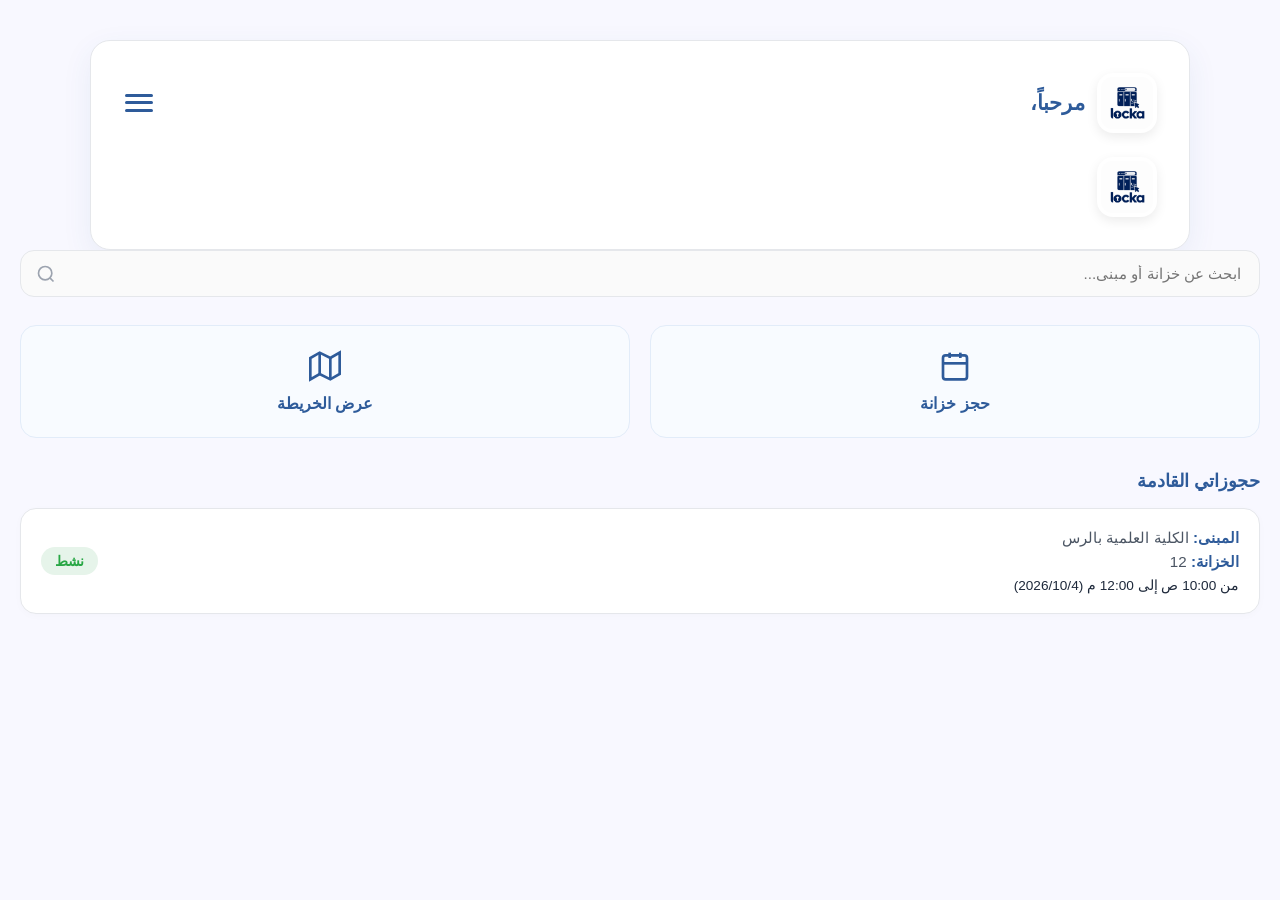
==== commit 8c3f563a: "Add files via upload" ====
--- a/index.html
+++ b/index.html
@@ -10,19 +10,27 @@
 
     <div class="app-container">
         <!-- 1. الهيدر: الشرطات الثلاث يمين، الشعار (اللوقو) يسار -->
-        <div class="header-container">
-            <div class="header-right">
-                <!-- زر القائمة الجانبية (3 شرطات) -->
-                <button class="menu-btn" id="open-btn" aria-label="فتح القائمة">
-                    <span></span>
-                    <span></span>
-                    <span></span>
-                </button>
-                <div class="welcome-text">
-                    <h1 class="welcome-title">مرحباً، </h1>
-                
-                </div>
-            </div>
+       <!-- الهيدر: اللوقو والنص على اليمين، والشرطات على اليسار -->
+<div class="header-container">
+    <!-- الجهة اليمنى: اللوقو مع الترحيب -->
+    <div class="header-right">
+        <img src="logo.png" alt="LOCKA" class="app-logo">
+        <div class="welcome-text">
+            <h1 class="welcome-title">مرحباً، </h1>
+            
+        </div>
+    </div>
+
+    <!-- الجهة اليسرى: زر الشرطات الثلاث -->
+    <div class="header-left">
+        <button class="menu-btn" id="open-btn" aria-label="فتح القائمة">
+            <span></span>
+            <span></span>
+            <span></span>
+        </button>
+    </div>
+</div>
+
 
             <!-- اللوقو على اليسار -->
             <div class="header-left">
--- a/style.css
+++ b/style.css
@@ -36,7 +36,7 @@
     border: 1px solid var(--border-color);
 }
 
-/* --- الهيدر (اللوجو والشعار يمين، الشرطات يسار) --- */
+/* --- هيدر الصفحة: اللوقو يمين والشرطات يسار --- */
 .header-container {
     display: flex;
     justify-content: space-between;
@@ -44,36 +44,43 @@
     margin-bottom: 24px;
 }
 
+/* القسم الأيمن (اللوقو والنص) */
 .header-right {
     display: flex;
     align-items: center;
-    gap: 14px;
-}
-
+    gap: 12px; /* مسافة بين اللوقو والنص */
+}
+
+/* تنسيق اللوقو مع الظل زوايا ناعمة */
 .app-logo {
-    width: 65px;
-    height: 65px;
+    width: 60px;
+    height: 60px;
     object-fit: contain;
     background-color: #ffffff;
-    border-radius: 12px;
+    border-radius: 16px;
+    box-shadow: 0 4px 12px rgba(0, 0, 0, 0.08);
     padding: 4px;
-    box-shadow: 0 2px 8px rgba(0, 0, 0, 0.08);
 }
 
 .welcome-title {
-    font-size: 1.35rem;
-    color: var(--primary-color) !important;
+    font-size: 1.3rem;
+    color: var(--primary-color, #1E293B) !important;
     margin: 0;
     font-weight: 700;
 }
 
 .subtitle {
-    color: var(--text-muted);
-    font-size: 0.88rem;
+    color: var(--text-muted, #64748B);
+    font-size: 0.85rem;
     margin-top: 2px;
 }
 
-/* زر الثلاث شرطات (☰) */
+/* القسم الأيسر (زر الشرطات الثلاث) */
+.header-left {
+    display: flex;
+    align-items: center;
+}
+
 .menu-btn {
     background: transparent;
     border: none;
@@ -82,23 +89,25 @@
     flex-direction: column;
     justify-content: space-around;
     width: 32px;
-    height: 28px;
-    padding: 4px;
+    height: 26px;
+    padding: 2px;
     border-radius: 8px;
     transition: background-color 0.2s;
 }
 
 .menu-btn:hover {
-    background-color: #F3F4F6;
+    background-color: rgba(0, 0, 0, 0.05);
 }
 
 .menu-btn span {
     display: block;
     width: 100%;
     height: 3px;
-    background-color: var(--primary-color) !important;
+    background-color: var(--primary-color, #1E293B) !important;
     border-radius: 2px;
 }
+
+
 /* تنسيق أيقونات القائمة الجانبية SVG */
 .menu-icon {
     width: 20px;
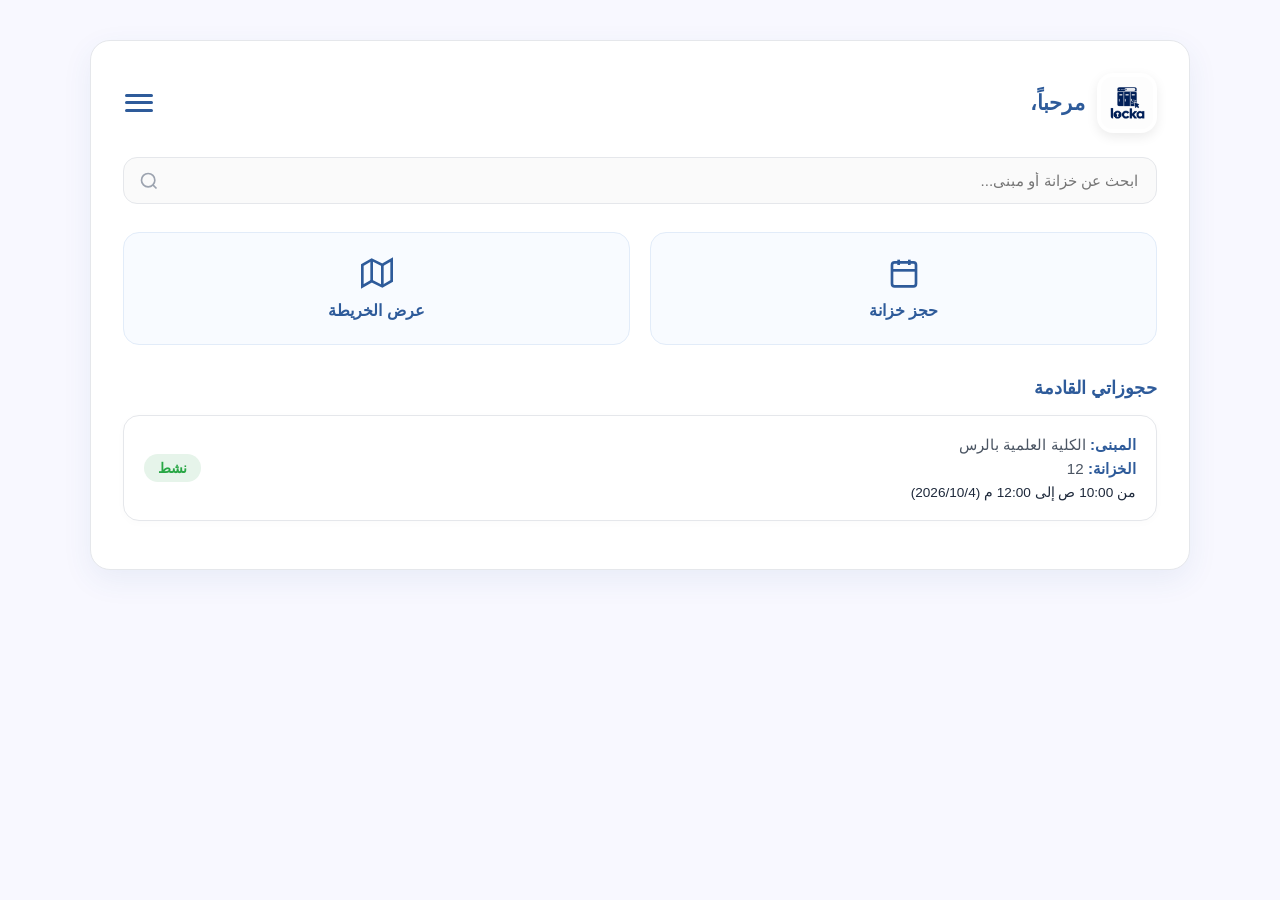
==== commit 4af274b5: "Add files via upload" ====
--- a/index.html
+++ b/index.html
@@ -9,32 +9,24 @@
 <body>
 
     <div class="app-container">
-        <!-- 1. الهيدر: الشرطات الثلاث يمين، الشعار (اللوقو) يسار -->
-       <!-- الهيدر: اللوقو والنص على اليمين، والشرطات على اليسار -->
-<div class="header-container">
-    <!-- الجهة اليمنى: اللوقو مع الترحيب -->
-    <div class="header-right">
-        <img src="logo.png" alt="LOCKA" class="app-logo">
-        <div class="welcome-text">
-            <h1 class="welcome-title">مرحباً، </h1>
-            
-        </div>
-    </div>
+        <!-- 1. الهيدر: اللوقو والترحيب يمين، والشرطات يسار -->
+        <div class="header-container">
+            <!-- الجهة اليمنى: اللوقو النصي/الصورة والترحيب -->
+            <div class="header-right">
+                <img src="logo.png" alt="LOCKA" class="app-logo">
+                <div class="welcome-text">
+                    <h1 class="welcome-title">مرحباً، </h1>
+                   
+                </div>
+            </div>
 
-    <!-- الجهة اليسرى: زر الشرطات الثلاث -->
-    <div class="header-left">
-        <button class="menu-btn" id="open-btn" aria-label="فتح القائمة">
-            <span></span>
-            <span></span>
-            <span></span>
-        </button>
-    </div>
-</div>
-
-
-            <!-- اللوقو على اليسار -->
+            <!-- الجهة اليسرى: زر الشرطات الثلاث فقط -->
             <div class="header-left">
-                <img src="logo.png" alt="LOCKA" class="app-logo">
+                <button class="menu-btn" id="open-btn" aria-label="فتح القائمة">
+                    <span></span>
+                    <span></span>
+                    <span></span>
+                </button>
             </div>
         </div>
 
@@ -49,7 +41,6 @@
 
         <!-- 3. شبكة الأزرار الرئيسية -->
         <div class="grid-menu">
-            <!-- تمت إضافة رابط صفحة الحجز هنا -->
             <a href="select-building.html" class="card">
                 <svg class="card-icon" viewBox="0 0 24 24" fill="none" stroke="currentColor" stroke-width="2">
                     <rect x="3" y="4" width="18" height="18" rx="2" ry="2"></rect>
@@ -86,7 +77,7 @@
     <!-- 5. القائمة الجانبية -->
     <div id="sidebar" class="sidebar">
         <div class="sidebar-header">
-           
+         
             <button id="close-sidebar" class="close-btn">&times;</button>
         </div>
         <ul class="sidebar-menu">
@@ -123,10 +114,9 @@
         </ul>
     </div>
 
-    <!-- التظليل -->
+    <!-- خلفية التظليل -->
     <div id="overlay" class="overlay"></div>
 
-    <!-- كود الجافاسكريبت -->
     <script>
         const openBtn = document.getElementById('open-btn');
         const closeBtn = document.getElementById('close-sidebar');
